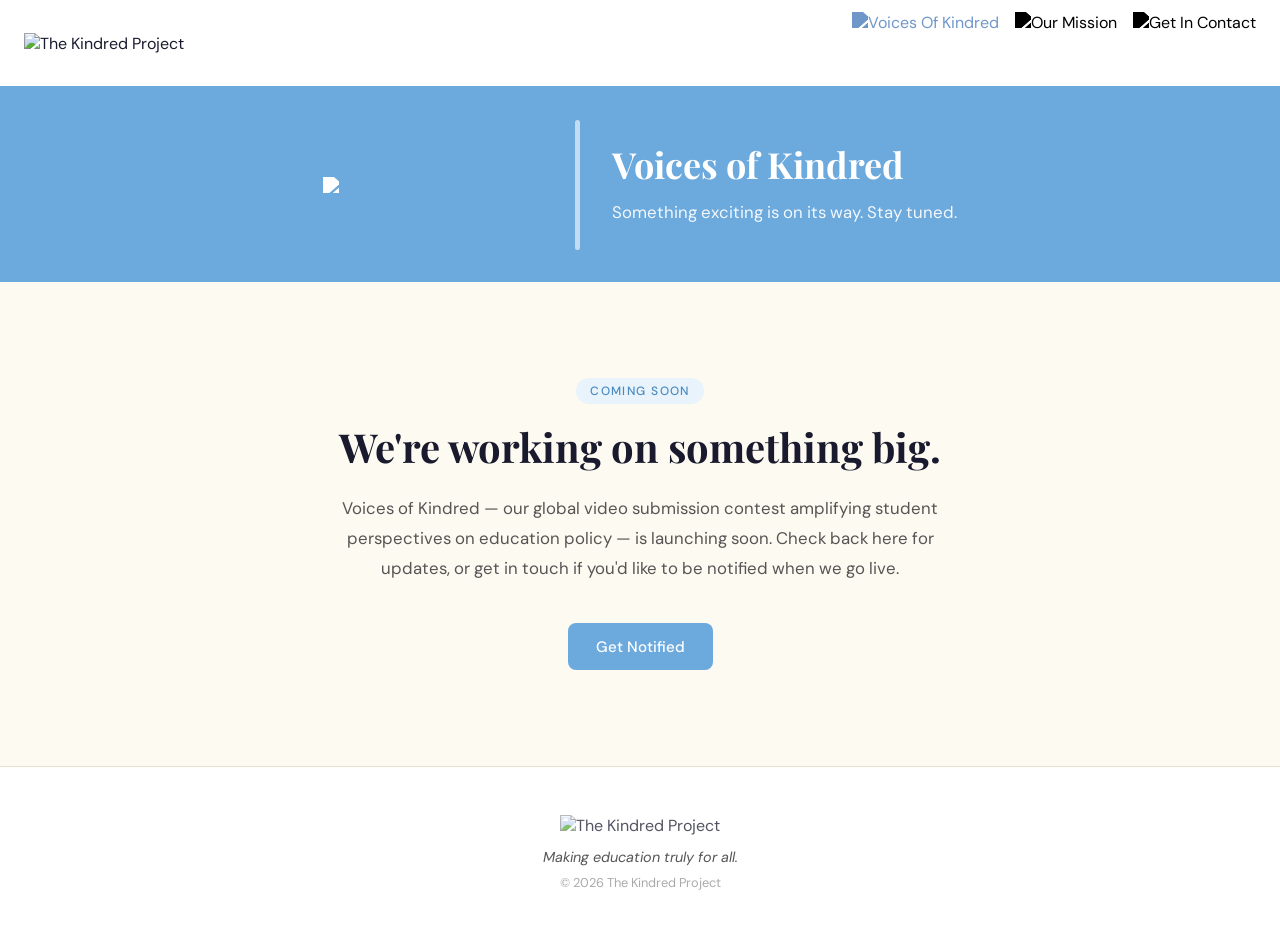
==== voicesofkindred.html @ ff285c08 "Add voicesofkindred.html with initial content" ====
<!DOCTYPE html>
<html lang="en">
<head>
  <meta charset="UTF-8" />
  <meta name="viewport" content="width=device-width, initial-scale=1.0" />
  <title>Voices Of Kindred | The Kindred Project</title>
  <link rel="shortcut icon" href="Images/Logos/TheKindredProjectFavicon.png">
  <link rel="preconnect" href="https://fonts.googleapis.com">
  <link rel="preconnect" href="https://fonts.gstatic.com" crossorigin>
  <link href="https://fonts.googleapis.com/css2?family=Playfair+Display:ital,wght@0,700;1,400&family=DM+Sans:wght@300;400;500&display=swap" rel="stylesheet">
  <link rel="stylesheet" href="style.css" />
</head>
<body>
  <nav class="top-nav">
    <a href="index.html" class="logo">
      <img src="Images/Logos/TheKindredProjectLogo.png" alt="The Kindred Project">
    </a>
    <div class="tabs">
      <a href="voicesofkindred.html" class="img-tab active">
        <img src="Images/Buttons/VoicesOfKindred.png" alt="Voices Of Kindred">
      </a>
      <a href="ourmission.html" class="img-tab">
        <img src="Images/Buttons/OurMission.png" alt="Our Mission">
      </a>
      <a href="getincontact.html" class="img-tab">
        <img src="Images/Buttons/GetInContact.png" alt="Get In Contact">
      </a>
    </div>
  </nav>

  <header class="split-header">
    <img src="Images/Buttons/VoicesOfKindred.png" class="header-image">
    <div class="vertical-line"></div>
    <div class="header-text">
      <h1>Voices of Kindred</h1>
      <p>
        Something exciting is on its way. Stay tuned.
      </p>
    </div>
  </header>

  <section class="coming-soon-section">
    <div class="coming-soon-inner">
      <div class="intro-tag">Coming Soon</div>
      <h2>We're working on something big.</h2>
      <p class="coming-soon-sub">
        Voices of Kindred — our global video submission contest amplifying student perspectives on education policy — is launching soon. Check back here for updates, or get in touch if you'd like to be notified when we go live.
      </p>
      <a href="getincontact.html" class="btn-primary">Get Notified</a>
    </div>
  </section>

  <footer>
    <div class="footer-inner">
      <div class="footer-logo">
        <img src="Images/Logos/TheKindredProjectLogo.png" alt="The Kindred Project">
      </div>
      <p class="footer-tagline">Making education truly for all.</p>
      <p class="footer-copy">© 2026 The Kindred Project</p>
    </div>
  </footer>
</body>
</html>
---- style.css ----
@import url('https://fonts.googleapis.com/css2?family=Playfair+Display:ital,wght@0,700;1,400&family=DM+Sans:wght@300;400;500&display=swap');

:root {
  --cream: #fdfaf1;
  --blue: #6ca9dc;
  --blue-dark: #4a8abf;
  --blue-light: #e8f3fb;
  --text: #1a1a2e;
  --text-muted: #555;
  --white: #ffffff;
}

/* RESET */
* {
  box-sizing: border-box;
  margin: 0;
  padding: 0;
}

html {
  -webkit-text-size-adjust: 100%;
  text-size-adjust: 100%;
}

body {
  background-color: var(--cream);
  color: var(--text);
  font-family: 'DM Sans', sans-serif;
  overflow-x: hidden;
  width: 100%;
}

h1, h2, h3 { font-family: 'Playfair Display', serif; }

em {
  font-family: 'Playfair Display', serif;
  font-style: italic;
  color: var(--blue-dark);
}

a { text-decoration: none; color: inherit; }

/* ─── NAVBAR ─────────────────────────────────────────── */
.top-nav {
  display: flex;
  justify-content: space-between;
  align-items: center;
  background-color: var(--white);
  padding: 0.75rem 1.5rem;
  border-bottom: 2px solid var(--blue);
  position: sticky;
  top: 0;
  z-index: 100;
}

.logo img {
  height: 85px;
}

.tabs {
  display: flex;
  gap: 1rem;
  align-items: center;
  flex-wrap: nowrap;
}

.img-tab img {
  height: 62px;
  filter: brightness(0);
  transition: filter 0.25s ease;
  display: block;
}

.img-tab:hover img,
.img-tab.active img {
  filter: brightness(0)
    saturate(100%)
    invert(58%)
    sepia(37%)
    saturate(458%)
    hue-rotate(174deg)
    brightness(92%)
    contrast(92%);
}

/* ─── HEADER ──────────────────────────────────────────── */
header {
  background-color: var(--blue);
  color: var(--white);
  padding: 2rem 1.5rem;
}

.split-header {
  display: flex;
  align-items: center;
  justify-content: center;
  gap: 2rem;
  flex-wrap: wrap;
}

.header-image {
  width: 220px;
  max-width: 40vw;
  filter: brightness(0) invert(1);
  opacity: 0;
  transform: translateY(40px);
  animation: headerReveal 1.2s forwards;
  animation-delay: 0.3s;
}

@keyframes headerReveal {
  to { opacity: 1; transform: translateY(0); }
}

.vertical-line {
  width: 5px;
  height: 130px;
  background-color: rgba(255,255,255,0.6);
  border-radius: 3px;
  flex-shrink: 0;
}

.header-text { max-width: 500px; }
.header-text h1 { font-size: clamp(1.5rem, 4vw, 2.25rem); margin-bottom: 0.75rem; line-height: 1.2; }
.header-text p { font-size: clamp(0.9rem, 2.5vw, 1.05rem); line-height: 1.7; opacity: 0.92; }

/* ─── SHARED UTILITIES ───────────────────────────────── */
.intro-tag {
  display: inline-block;
  font-size: 0.75rem;
  font-weight: 500;
  letter-spacing: 0.12em;
  text-transform: uppercase;
  color: var(--blue-dark);
  background: var(--blue-light);
  padding: 0.3rem 0.85rem;
  border-radius: 99px;
  margin-bottom: 1rem;
}

.section-header {
  text-align: center;
  margin-bottom: 3rem;
}

.section-header h2 { font-size: clamp(1.5rem, 4vw, 2rem); color: var(--text); }

.btn-primary {
  display: inline-block;
  background: var(--blue);
  color: var(--white);
  padding: 0.85rem 1.75rem;
  border-radius: 8px;
  font-family: 'DM Sans', sans-serif;
  font-size: 0.95rem;
  font-weight: 500;
  transition: background 0.2s ease, transform 0.15s ease;
  cursor: pointer;
  border: none;
}

.btn-primary:hover { background: var(--blue-dark); transform: translateY(-2px); }

.btn-outline {
  display: inline-block;
  border: 2px solid rgba(255,255,255,0.7);
  color: var(--white);
  padding: 0.85rem 1.75rem;
  border-radius: 8px;
  font-family: 'DM Sans', sans-serif;
  font-size: 0.95rem;
  font-weight: 500;
  transition: background 0.2s ease, transform 0.15s ease;
}

.btn-outline:hover { background: rgba(255,255,255,0.15); transform: translateY(-2px); }

.inline-link { color: var(--blue-dark); text-decoration: underline; }
.inline-link:hover { opacity: 0.75; }

/* ─── STATS STRIP ─────────────────────────────────────── */
.stats-strip {
  display: flex;
  justify-content: center;
  align-items: center;
  background: var(--white);
  padding: 2rem 1rem;
  border-bottom: 1px solid #e8e0cc;
  flex-wrap: wrap;
  gap: 0.5rem;
}

.stat {
  display: flex;
  flex-direction: column;
  align-items: center;
  padding: 0.5rem 2rem;
}

.stat-number {
  font-family: 'Playfair Display', serif;
  font-size: clamp(1.5rem, 5vw, 2.25rem);
  font-weight: 700;
  color: var(--blue);
  line-height: 1;
}

.stat-label {
  font-size: 0.8rem;
  color: var(--text-muted);
  letter-spacing: 0.05em;
  margin-top: 0.35rem;
  text-transform: uppercase;
  text-align: center;
}

.stat-divider { width: 1px; height: 50px; background: #ddd; }

/* ─── HOME INTRO ──────────────────────────────────────── */
.home-intro {
  max-width: 1100px;
  margin: 5rem auto;
  padding: 0 2rem;
  display: flex;
  align-items: center;
  gap: 4rem;
}

.home-intro-inner { flex: 1; min-width: 0; }

.intro-heading {
  font-size: clamp(1.8rem, 5vw, 2.6rem);
  line-height: 1.25;
  margin-bottom: 1.25rem;
}

.intro-body {
  color: var(--text-muted);
  font-size: 1.05rem;
  line-height: 1.8;
  margin-bottom: 2rem;
  max-width: 520px;
}

.intro-decoration { flex: 0 0 260px; position: relative; height: 260px; }

.deco-circle {
  width: 200px;
  height: 200px;
  border-radius: 50%;
  background: var(--blue-light);
  position: absolute;
  top: 0;
  right: 0;
}

.deco-square {
  width: 120px;
  height: 120px;
  border-radius: 16px;
  background: var(--blue);
  opacity: 0.18;
  position: absolute;
  bottom: 10px;
  left: 20px;
}

/* ─── PILLARS ─────────────────────────────────────────── */
.pillars { background: var(--white); padding: 5rem 2rem; }
.pillars-header { text-align: center; margin-bottom: 3rem; }
.pillars-header h2 { font-size: clamp(1.5rem, 4vw, 2rem); }

.pillars-grid {
  display: grid;
  grid-template-columns: repeat(3, 1fr);
  gap: 1.5rem;
  max-width: 1100px;
  margin: 0 auto;
}

.pillar-card {
  padding: 2.25rem 1.75rem;
  border-radius: 12px;
  background: var(--cream);
  border: 1px solid #e5ddc8;
  transition: transform 0.2s ease, box-shadow 0.2s ease;
}

.pillar-card:hover { transform: translateY(-4px); box-shadow: 0 12px 32px rgba(108,169,220,0.15); }
.pillar-card.featured { background: var(--blue); color: var(--white); border-color: var(--blue); }
.pillar-card.featured h3,
.pillar-card.featured p { color: var(--white); }
.pillar-card.featured .pillar-link { color: rgba(255,255,255,0.85); }

.pillar-card h3 { font-size: 1.2rem; margin-bottom: 0.75rem; }
.pillar-card p { font-size: 0.95rem; line-height: 1.7; color: var(--text-muted); margin-bottom: 1.25rem; }
.pillar-link { font-size: 0.875rem; font-weight: 500; color: var(--blue-dark); transition: opacity 0.2s; }
.pillar-link:hover { opacity: 0.7; }

/* ─── CTA BANNER ──────────────────────────────────────── */
.cta-banner { background: var(--blue); padding: 5rem 2rem; text-align: center; }
.cta-inner { max-width: 640px; margin: 0 auto; }
.cta-inner h2 { color: var(--white); font-size: clamp(1.5rem, 4vw, 2.25rem); margin-bottom: 0.75rem; }
.cta-inner p { color: rgba(255,255,255,0.85); font-size: 1.05rem; margin-bottom: 2rem; }
.cta-buttons { display: flex; gap: 1rem; justify-content: center; flex-wrap: wrap; }

/* ─── COMING SOON ─────────────────────────────────────── */
.coming-soon-section {
  padding: 6rem 2rem;
  display: flex;
  align-items: center;
  justify-content: center;
  min-height: 50vh;
}

.coming-soon-inner {
  max-width: 640px;
  text-align: center;
}

.coming-soon-inner h2 {
  font-size: clamp(1.75rem, 5vw, 2.5rem);
  margin-bottom: 1.25rem;
}

.coming-soon-sub {
  font-size: 1.05rem;
  color: var(--text-muted);
  line-height: 1.8;
  margin-bottom: 2.5rem;
}

/* ─── MISSION PAGE ────────────────────────────────────── */
.mission-statement { max-width: 800px; margin: 5rem auto; padding: 0 2rem; text-align: center; }

.mission-quote {
  font-family: 'Playfair Display', serif;
  font-style: italic;
  font-size: clamp(1.1rem, 3vw, 1.45rem);
  line-height: 1.7;
  color: var(--text);
  border: none;
  padding: 2rem 2.5rem;
  background: var(--white);
  border-radius: 12px;
  border-left: 6px solid var(--blue);
}

.values { background: var(--white); padding: 5rem 2rem; }

.values-grid {
  display: grid;
  grid-template-columns: repeat(2, 1fr);
  gap: 1.5rem;
  max-width: 900px;
  margin: 0 auto;
}

.value-card {
  padding: 2rem;
  border-radius: 12px;
  background: var(--cream);
  border: 1px solid #e5ddc8;
  position: relative;
  overflow: hidden;
}

.value-accent { position: absolute; top: 0; left: 0; width: 4px; height: 100%; background: var(--blue); }
.value-card h3 { font-size: 1.15rem; margin-bottom: 0.6rem; margin-left: 0.5rem; }
.value-card p { font-size: 0.95rem; line-height: 1.7; color: var(--text-muted); margin-left: 0.5rem; }

.gfm-card { max-width: 700px; margin: 3rem auto; background: var(--white); padding: 2.5rem; border-left: 6px solid var(--blue); border-radius: 8px; }

/* ─── CONTACT SIMPLE ──────────────────────────────────── */
.contact-simple {
  padding: 5rem 2rem;
  max-width: 900px;
  margin: 0 auto;
}

.contact-simple-inner { max-width: 800px; margin: 0 auto; }

.contact-simple-inner h2 {
  font-size: clamp(1.5rem, 4vw, 2.2rem);
  margin-bottom: 1rem;
}

.contact-simple-sub {
  font-size: 1.05rem;
  color: var(--text-muted);
  line-height: 1.8;
  max-width: 600px;
  margin-bottom: 2.5rem;
}

.email-hero-link {
  display: inline-flex;
  align-items: center;
  gap: 0.75rem;
  font-family: 'Playfair Display', serif;
  font-size: clamp(1.1rem, 3.5vw, 1.85rem);
  color: var(--blue-dark);
  font-weight: 700;
  background: var(--blue-light);
  padding: 1rem 2rem;
  border-radius: 12px;
  border: 2px solid var(--blue);
  margin-bottom: 3.5rem;
  transition: background 0.2s, transform 0.2s;
  word-break: break-all;
}

.email-hero-link:hover {
  background: #d2e9f8;
  transform: translateY(-2px);
}

/* Reason cards */
.reason-cards {
  display: grid;
  grid-template-columns: repeat(2, 1fr);
  gap: 1.5rem;
}

.reason-card {
  background: var(--white);
  border: 1px solid #e5ddc8;
  border-radius: 12px;
  padding: 1.75rem;
  transition: transform 0.2s, box-shadow 0.2s;
}

.reason-card:hover {
  transform: translateY(-3px);
  box-shadow: 0 10px 28px rgba(108,169,220,0.12);
}

.reason-card h3 {
  font-size: 1.05rem;
  margin-bottom: 0.6rem;
}

.reason-card p {
  font-size: 0.9rem;
  line-height: 1.7;
  color: var(--text-muted);
  margin-bottom: 1rem;
}

.reason-link {
  font-size: 0.875rem;
  font-weight: 500;
  color: var(--blue-dark);
  transition: opacity 0.2s;
}

.reason-link:hover { opacity: 0.65; }

/* Location note strip */
.contact-note {
  background: var(--white);
  border-top: 1px solid #e8e0cc;
  padding: 1.5rem 2rem;
  text-align: center;
}

.contact-note-inner {
  display: inline-flex;
  align-items: center;
  gap: 0.75rem;
  font-size: 0.95rem;
  color: var(--text-muted);
}

/* ─── MEET THE TEAM ───────────────────────────────────── */
.team-section {
  padding: 5rem 2rem;
  background: var(--cream);
}

.team-grid {
  display: grid;
  grid-template-columns: repeat(3, 1fr);
  gap: 2rem;
  max-width: 1100px;
  margin: 0 auto;
}

.team-card {
  background: var(--white);
  border-radius: 14px;
  border: 1px solid #e5ddc8;
  overflow: hidden;
  transition: transform 0.2s ease, box-shadow 0.2s ease;
}

.team-card:hover {
  transform: translateY(-4px);
  box-shadow: 0 12px 32px rgba(108,169,220,0.15);
}

.team-photo-wrap {
  width: 100%;
  aspect-ratio: 1 / 1;
  overflow: hidden;
  background: var(--blue-light);
}

.team-photo {
  width: 100%;
  height: 100%;
  object-fit: cover;
  object-position: center top;
  display: block;
}

.team-info {
  padding: 1.5rem 1.5rem 1.75rem;
}

.team-name {
  font-family: 'Playfair Display', serif;
  font-size: 1.15rem;
  color: var(--text);
  margin-bottom: 0.25rem;
}

.team-role {
  display: inline-block;
  font-size: 0.75rem;
  font-weight: 500;
  letter-spacing: 0.1em;
  text-transform: uppercase;
  color: var(--blue-dark);
  margin-bottom: 0.85rem;
}

.team-bio {
  font-size: 0.9rem;
  line-height: 1.7;
  color: var(--text-muted);
}

/* ─── LEGACY CARD ─────────────────────────────────────── */
.card {
  max-width: 700px;
  margin: 3rem auto;
  background-color: var(--white);
  padding: 2rem;
  border-left: 6px solid var(--blue);
  border-radius: 8px;
}

/* ─── FOOTER ──────────────────────────────────────────── */
footer {
  background: var(--white);
  border-top: 1px solid #e8e0cc;
  padding: 3rem 2rem;
}

.footer-inner { max-width: 900px; margin: 0 auto; text-align: center; }
.footer-logo img { height: 60px; opacity: 0.75; margin-bottom: 0.75rem; }
.footer-tagline { font-size: 0.9rem; color: var(--text-muted); margin-bottom: 0.5rem; font-style: italic; }
.footer-copy { font-size: 0.8rem; color: #aaa; }

/* ─── RESPONSIVE ──────────────────────────────────────── */
@media (max-width: 900px) {
  .pillars-grid { grid-template-columns: repeat(2, 1fr); }
  .team-grid { grid-template-columns: repeat(2, 1fr); }
}

@media (max-width: 700px) {
  /* Nav */
  .top-nav {
    padding: 0.6rem 1rem;
    gap: 0.5rem;
  }
  .logo img { height: 54px; }
  .tabs { gap: 0.4rem; }
  .img-tab img { height: 40px; }

  /* Header */
  .split-header {
    flex-direction: column;
    text-align: center;
    gap: 1.25rem;
    padding: 1.5rem 1rem;
  }
  .header-image {
    width: 150px;
    max-width: 60vw;
  }
  .vertical-line {
    width: 60px;
    height: 4px;
  }

  /* Grids */
  .pillars-grid,
  .values-grid,
  .reason-cards,
  .team-grid { grid-template-columns: 1fr; }

  /* Stats */
  .stats-strip { flex-direction: column; gap: 1rem; padding: 1.5rem 1rem; }
  .stat { padding: 0.25rem 1rem; }
  .stat-divider { display: none; }

  /* Home intro */
  .home-intro {
    flex-direction: column;
    gap: 2rem;
    margin: 3rem auto;
  }
  .intro-decoration { display: none; }
  .intro-body { max-width: 100%; }

  /* Contact */
  .email-hero-link {
    padding: 0.75rem 1rem;
    word-break: break-all;
  }

  /* Sections */
  .contact-simple,
  .mission-statement { padding: 3rem 1.25rem; }
  .values { padding: 3rem 1.25rem; }
  .how-it-works,
  .eligibility { padding: 3rem 1.25rem; }
  .cta-banner { padding: 3rem 1.25rem; }
  .pillars { padding: 3rem 1.25rem; }

  /* Mission quote */
  .mission-quote { padding: 1.5rem 1.25rem; }

  /* Coming soon */
  .coming-soon-section { padding: 4rem 1.5rem; min-height: 40vh; }

  /* Buttons */
  .cta-buttons { flex-direction: column; align-items: center; }
  .btn-primary, .btn-outline { width: 100%; max-width: 280px; text-align: center; }
}
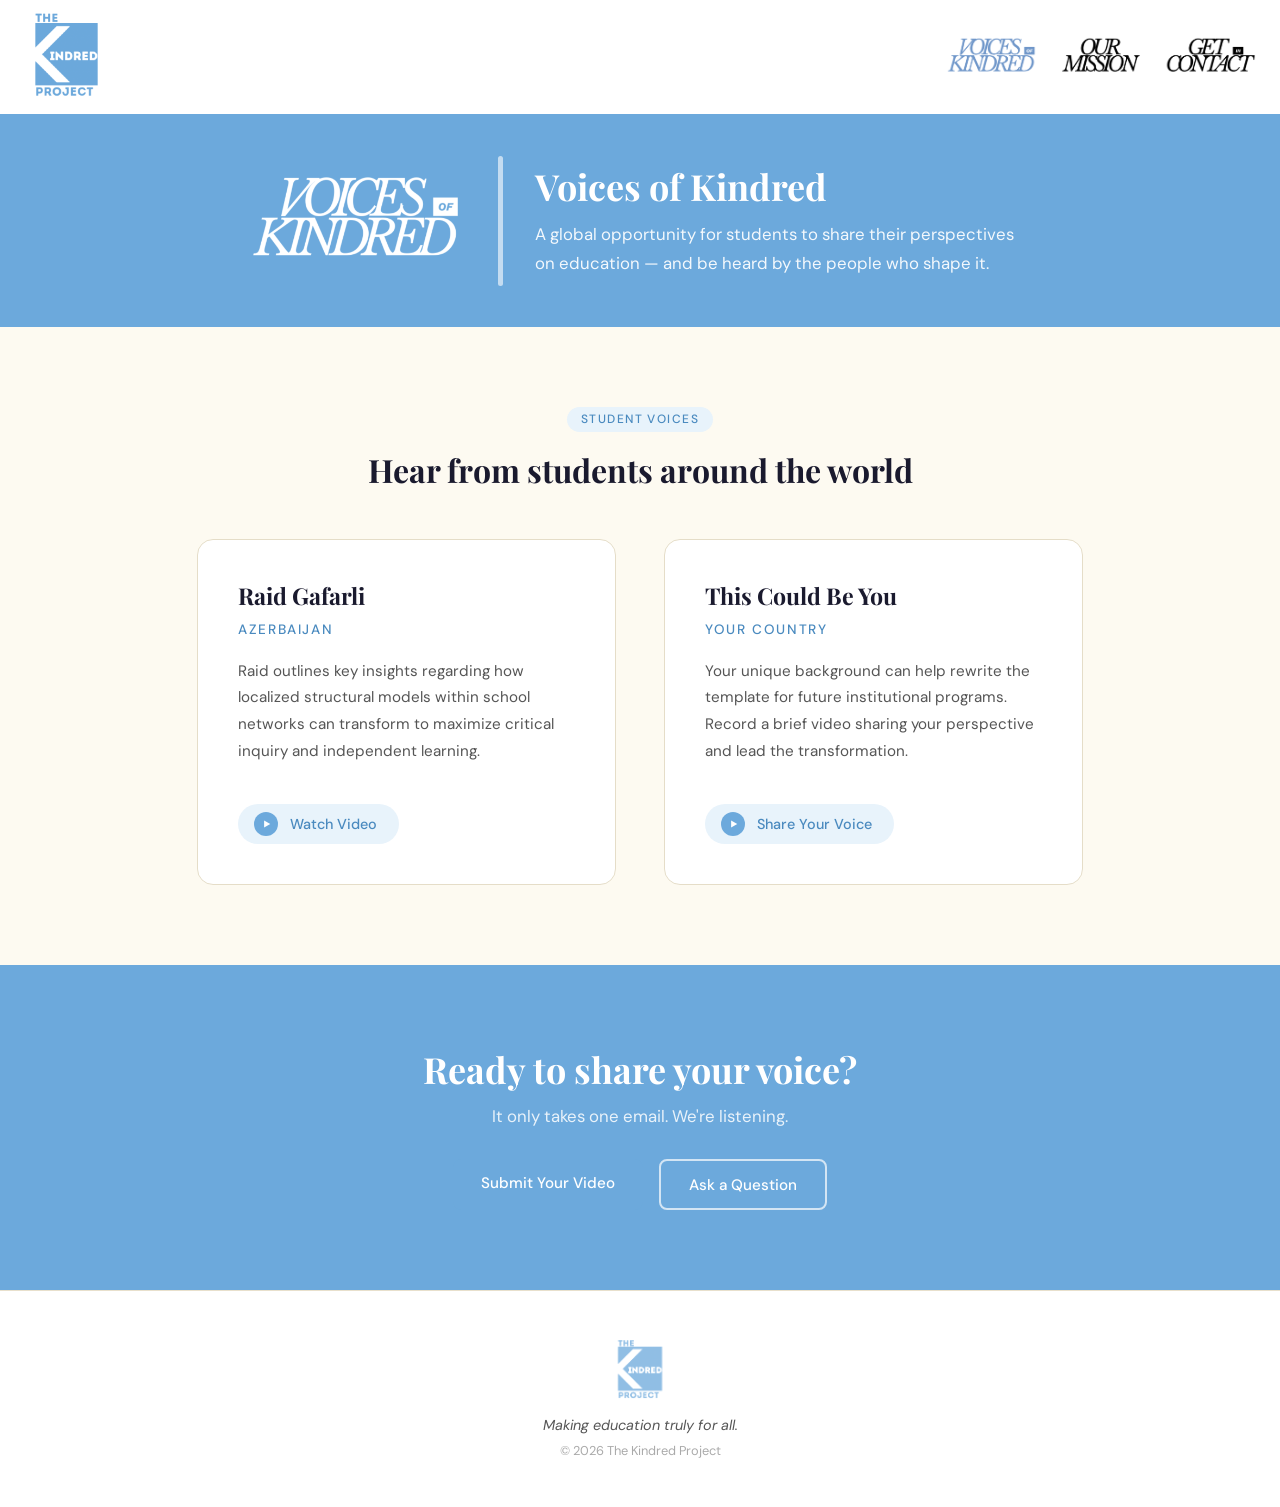
==== commit 2197c467: "Update voicesofkindred.html" ====
--- a/voicesofkindred.html
+++ b/voicesofkindred.html
@@ -1,16 +1,18 @@
 <!DOCTYPE html>
 <html lang="en">
 <head>
-  <meta charset="UTF-8" />
-  <meta name="viewport" content="width=device-width, initial-scale=1.0" />
+  <meta charset="UTF-8">
+  <meta name="viewport" content="width=device-width, initial-scale=1.0">
   <title>Voices Of Kindred | The Kindred Project</title>
   <link rel="shortcut icon" href="Images/Logos/TheKindredProjectFavicon.png">
   <link rel="preconnect" href="https://fonts.googleapis.com">
   <link rel="preconnect" href="https://fonts.gstatic.com" crossorigin>
   <link href="https://fonts.googleapis.com/css2?family=Playfair+Display:ital,wght@0,700;1,400&family=DM+Sans:wght@300;400;500&display=swap" rel="stylesheet">
-  <link rel="stylesheet" href="style.css" />
+  <link rel="stylesheet" href="style.css">
 </head>
 <body>
+
+  <!-- NAVIGATION -->
   <nav class="top-nav">
     <a href="index.html" class="logo">
       <img src="Images/Logos/TheKindredProjectLogo.png" alt="The Kindred Project">
@@ -28,28 +30,83 @@
     </div>
   </nav>
 
+  <!-- SPLIT HEADER -->
   <header class="split-header">
-    <img src="Images/Buttons/VoicesOfKindred.png" class="header-image">
+    <img src="Images/Buttons/VoicesOfKindred.png" class="header-image" alt="Voices of Kindred">
     <div class="vertical-line"></div>
     <div class="header-text">
       <h1>Voices of Kindred</h1>
       <p>
-        Something exciting is on its way. Stay tuned.
+        A global opportunity for students to share their perspectives on education — and be heard by the people who shape it.
       </p>
     </div>
   </header>
 
-  <section class="coming-soon-section">
-    <div class="coming-soon-inner">
-      <div class="intro-tag">Coming Soon</div>
-      <h2>We're working on something big.</h2>
-      <p class="coming-soon-sub">
-        Voices of Kindred — our global video submission contest amplifying student perspectives on education policy — is launching soon. Check back here for updates, or get in touch if you'd like to be notified when we go live.
-      </p>
-      <a href="getincontact.html" class="btn-primary">Get Notified</a>
+  <!-- SUBMISSIONS MAIN SECTION -->
+  <section class="submissions-section">
+    <div class="section-header">
+      <div class="intro-tag">Student Voices</div>
+      <h2>Hear from students around the world</h2>
+    </div>
+
+    <div class="submissions-container">
+
+      <!-- BOX 1: REFINED SUBMISSION VIDEO -->
+      <div class="submission-box" data-video-src="Videos/RaidAzerbaijan.mp4">
+        <button class="sub-close-btn" aria-label="Close layout">
+          <svg viewBox="0 0 24 24"><line x1="18" y1="6" x2="6" y2="18"></line><line x1="6" y1="6" x2="18" y2="18"></line></svg>
+        </button>
+        
+        <div class="sub-video-wrapper">
+          <video controls preload="none"></video>
+        </div>
+
+        <h3 class="sub-name">Raid Gafarli</h3>
+        <span class="sub-country">Azerbaijan</span>
+        <p class="sub-desc">Raid outlines key insights regarding how localized structural models within school networks can transform to maximize critical inquiry and independent learning.</p>
+        
+        <button class="sub-play-btn" aria-label="Play video submission">
+          <svg viewBox="0 0 24 24"><polygon points="6,4 20,12 6,20"></polygon></svg>
+          Watch Video
+        </button>
+      </div>
+
+      <!-- BOX 2: CLEAN PLACEHOLDER BOX -->
+      <div class="submission-box" data-video-src="Videos/placeholder.mp4">
+        <button class="sub-close-btn" aria-label="Close layout">
+          <svg viewBox="0 0 24 24"><line x1="18" y1="6" x2="6" y2="18"></line><line x1="6" y1="6" x2="18" y2="18"></line></svg>
+        </button>
+        
+        <div class="sub-video-wrapper">
+          <video controls preload="none"></video>
+        </div>
+
+        <h3 class="sub-name">This Could Be You</h3>
+        <span class="sub-country">Your Country</span>
+        <p class="sub-desc">Your unique background can help rewrite the template for future institutional programs. Record a brief video sharing your perspective and lead the transformation.</p>
+        
+        <button class="sub-play-btn" aria-label="Submit or preview video details">
+          <svg viewBox="0 0 24 24"><polygon points="6,4 20,12 6,20"></polygon></svg>
+          Share Your Voice
+        </button>
+      </div>
+
     </div>
   </section>
 
+  <!-- CALL TO ACTION BANNER -->
+  <section class="cta-banner">
+    <div class="cta-inner">
+      <h2>Ready to share your voice?</h2>
+      <p>It only takes one email. We're listening.</p>
+      <div class="cta-buttons">
+        <a href="mailto:thekindredproject.outreach@gmail.com?subject=Voices%20of%20Kindred%20Submission" class="btn-primary">Submit Your Video</a>
+        <a href="getincontact.html" class="btn-outline">Ask a Question</a>
+      </div>
+    </div>
+  </section>
+
+  <!-- FOOTER -->
   <footer>
     <div class="footer-inner">
       <div class="footer-logo">
@@ -59,5 +116,86 @@
       <p class="footer-copy">© 2026 The Kindred Project</p>
     </div>
   </footer>
+
+  <!-- VIEWPORT BACKGROUND OVERLAY -->
+  <div class="sub-viewport-backdrop" id="subBackdrop"></div>
+
+  <!-- INTERACTIVE FUNCTIONAL BEHAVIOR SCRIPT -->
+  <script>
+    const backdrop = document.getElementById('subBackdrop');
+    const boxes = document.querySelectorAll('.submission-box');
+
+    boxes.forEach(box => {
+      const playBtn = box.querySelector('.sub-play-btn');
+      const closeBtn = box.querySelector('.sub-close-btn');
+      const videoWrapper = box.querySelector('.sub-video-wrapper');
+      const videoElement = box.querySelector('video');
+      const videoSourcePath = box.getAttribute('data-video-src');
+
+      // Click event for play button
+      playBtn.addEventListener('click', (e) => {
+        e.stopPropagation();
+        
+        // Close any currently open box before expanding a new one
+        boxes.forEach(otherBox => {
+          if (otherBox.classList.contains('expanded')) {
+            collapseBox(otherBox);
+          }
+        });
+
+        // Expand target box
+        box.classList.add('expanded');
+        backdrop.classList.add('active');
+        document.body.style.overflow = 'hidden';
+
+        // Load source path and play video if not already set
+        if (!videoElement.src || videoElement.src === '') {
+          videoElement.src = videoSourcePath;
+        }
+        
+        videoElement.load();
+        videoElement.play().catch(err => console.log("Auto-play blocked or video missing:", err));
+      });
+
+      // Click event for close button
+      closeBtn.addEventListener('click', (e) => {
+        e.stopPropagation();
+        collapseBox(box);
+      });
+    });
+
+    // Helper function to close and reset video cards safely
+    function collapseBox(boxElement) {
+      boxElement.classList.remove('expanded');
+      backdrop.classList.remove('active');
+      document.body.style.overflow = '';
+
+      const videoElement = boxElement.querySelector('video');
+      if (videoElement) {
+        videoElement.pause();
+      }
+    }
+
+    // Click backdrop to collapse whatever is currently expanded
+    backdrop.addEventListener('click', () => {
+      boxes.forEach(box => {
+        if (box.classList.contains('expanded')) {
+          collapseBox(box);
+        }
+      });
+    });
+
+    // Keyboard support - close open boxes on Escape key
+    document.addEventListener('keydown', (e) => {
+      if (e.key === 'Escape') {
+        boxes.forEach(box => {
+          if (box.classList.contains('expanded')) {
+            collapseBox(box);
+          }
+        });
+      }
+    });
+  </script>
+
 </body>
 </html>
--- a/style.css
+++ b/style.css
@@ -1,3 +1,7 @@
+/* ==========================================================================
+   THE KINDRED PROJECT - GLOBAL STYLESHEET (REFRESHED)
+   ========================================================================== */
+
 @import url('https://fonts.googleapis.com/css2?family=Playfair+Display:ital,wght@0,700;1,400&family=DM+Sans:wght@300;400;500&display=swap');
 
 :root {
@@ -40,7 +44,7 @@
 
 a { text-decoration: none; color: inherit; }
 
-/* ─── NAVBAR ─────────────────────────────────────────── */
+/* NAV */
 .top-nav {
   display: flex;
   justify-content: space-between;
@@ -53,9 +57,7 @@
   z-index: 100;
 }
 
-.logo img {
-  height: 85px;
-}
+.logo img { height: 85px; }
 
 .tabs {
   display: flex;
@@ -73,17 +75,10 @@
 
 .img-tab:hover img,
 .img-tab.active img {
-  filter: brightness(0)
-    saturate(100%)
-    invert(58%)
-    sepia(37%)
-    saturate(458%)
-    hue-rotate(174deg)
-    brightness(92%)
-    contrast(92%);
-}
-
-/* ─── HEADER ──────────────────────────────────────────── */
+  filter: brightness(0) saturate(100%) invert(58%) sepia(37%) saturate(458%) hue-rotate(174deg) brightness(92%) contrast(92%);
+}
+
+/* HEADER */
 header {
   background-color: var(--blue);
   color: var(--white);
@@ -124,7 +119,7 @@
 .header-text h1 { font-size: clamp(1.5rem, 4vw, 2.25rem); margin-bottom: 0.75rem; line-height: 1.2; }
 .header-text p { font-size: clamp(0.9rem, 2.5vw, 1.05rem); line-height: 1.7; opacity: 0.92; }
 
-/* ─── SHARED UTILITIES ───────────────────────────────── */
+/* SHARED UTILITIES */
 .intro-tag {
   display: inline-block;
   font-size: 0.75rem;
@@ -178,7 +173,7 @@
 .inline-link { color: var(--blue-dark); text-decoration: underline; }
 .inline-link:hover { opacity: 0.75; }
 
-/* ─── STATS STRIP ─────────────────────────────────────── */
+/* STATS STRIP */
 .stats-strip {
   display: flex;
   justify-content: center;
@@ -216,7 +211,7 @@
 
 .stat-divider { width: 1px; height: 50px; background: #ddd; }
 
-/* ─── HOME INTRO ──────────────────────────────────────── */
+/* HOME INTRO */
 .home-intro {
   max-width: 1100px;
   margin: 5rem auto;
@@ -242,30 +237,16 @@
   max-width: 520px;
 }
 
-.intro-decoration { flex: 0 0 260px; position: relative; height: 260px; }
-
-.deco-circle {
-  width: 200px;
-  height: 200px;
-  border-radius: 50%;
-  background: var(--blue-light);
-  position: absolute;
-  top: 0;
-  right: 0;
-}
-
-.deco-square {
-  width: 120px;
-  height: 120px;
-  border-radius: 16px;
-  background: var(--blue);
-  opacity: 0.18;
-  position: absolute;
-  bottom: 10px;
-  left: 20px;
-}
-
-/* ─── PILLARS ─────────────────────────────────────────── */
+.intro-decoration { flex: 0 0 300px; display: flex; align-items: center; justify-content: center; }
+
+.props-image {
+  width: 200%;
+  max-width: 500px;
+  height: auto;
+  display: block;
+}
+
+/* PILLARS */
 .pillars { background: var(--white); padding: 5rem 2rem; }
 .pillars-header { text-align: center; margin-bottom: 3rem; }
 .pillars-header h2 { font-size: clamp(1.5rem, 4vw, 2rem); }
@@ -291,20 +272,19 @@
 .pillar-card.featured h3,
 .pillar-card.featured p { color: var(--white); }
 .pillar-card.featured .pillar-link { color: rgba(255,255,255,0.85); }
-
 .pillar-card h3 { font-size: 1.2rem; margin-bottom: 0.75rem; }
 .pillar-card p { font-size: 0.95rem; line-height: 1.7; color: var(--text-muted); margin-bottom: 1.25rem; }
 .pillar-link { font-size: 0.875rem; font-weight: 500; color: var(--blue-dark); transition: opacity 0.2s; }
 .pillar-link:hover { opacity: 0.7; }
 
-/* ─── CTA BANNER ──────────────────────────────────────── */
+/* CTA BANNER */
 .cta-banner { background: var(--blue); padding: 5rem 2rem; text-align: center; }
 .cta-inner { max-width: 640px; margin: 0 auto; }
 .cta-inner h2 { color: var(--white); font-size: clamp(1.5rem, 4vw, 2.25rem); margin-bottom: 0.75rem; }
 .cta-inner p { color: rgba(255,255,255,0.85); font-size: 1.05rem; margin-bottom: 2rem; }
 .cta-buttons { display: flex; gap: 1rem; justify-content: center; flex-wrap: wrap; }
 
-/* ─── COMING SOON ─────────────────────────────────────── */
+/* COMING SOON */
 .coming-soon-section {
   padding: 6rem 2rem;
   display: flex;
@@ -313,24 +293,11 @@
   min-height: 50vh;
 }
 
-.coming-soon-inner {
-  max-width: 640px;
-  text-align: center;
-}
-
-.coming-soon-inner h2 {
-  font-size: clamp(1.75rem, 5vw, 2.5rem);
-  margin-bottom: 1.25rem;
-}
-
-.coming-soon-sub {
-  font-size: 1.05rem;
-  color: var(--text-muted);
-  line-height: 1.8;
-  margin-bottom: 2.5rem;
-}
-
-/* ─── MISSION PAGE ────────────────────────────────────── */
+.coming-soon-inner { max-width: 640px; text-align: center; }
+.coming-soon-inner h2 { font-size: clamp(1.75rem, 5vw, 2.5rem); margin-bottom: 1.25rem; }
+.coming-soon-sub { font-size: 1.05rem; color: var(--text-muted); line-height: 1.8; margin-bottom: 2.5rem; }
+
+/* MISSION PAGE */
 .mission-statement { max-width: 800px; margin: 5rem auto; padding: 0 2rem; text-align: center; }
 
 .mission-quote {
@@ -371,27 +338,11 @@
 
 .gfm-card { max-width: 700px; margin: 3rem auto; background: var(--white); padding: 2.5rem; border-left: 6px solid var(--blue); border-radius: 8px; }
 
-/* ─── CONTACT SIMPLE ──────────────────────────────────── */
-.contact-simple {
-  padding: 5rem 2rem;
-  max-width: 900px;
-  margin: 0 auto;
-}
-
+/* CONTACT */
+.contact-simple { padding: 5rem 2rem; max-width: 900px; margin: 0 auto; }
 .contact-simple-inner { max-width: 800px; margin: 0 auto; }
-
-.contact-simple-inner h2 {
-  font-size: clamp(1.5rem, 4vw, 2.2rem);
-  margin-bottom: 1rem;
-}
-
-.contact-simple-sub {
-  font-size: 1.05rem;
-  color: var(--text-muted);
-  line-height: 1.8;
-  max-width: 600px;
-  margin-bottom: 2.5rem;
-}
+.contact-simple-inner h2 { font-size: clamp(1.5rem, 4vw, 2.2rem); margin-bottom: 1rem; }
+.contact-simple-sub { font-size: 1.05rem; color: var(--text-muted); line-height: 1.8; max-width: 600px; margin-bottom: 2.5rem; }
 
 .email-hero-link {
   display: inline-flex;
@@ -410,17 +361,9 @@
   word-break: break-all;
 }
 
-.email-hero-link:hover {
-  background: #d2e9f8;
-  transform: translateY(-2px);
-}
-
-/* Reason cards */
-.reason-cards {
-  display: grid;
-  grid-template-columns: repeat(2, 1fr);
-  gap: 1.5rem;
-}
+.email-hero-link:hover { background: #d2e9f8; transform: translateY(-2px); }
+
+.reason-cards { display: grid; grid-template-columns: repeat(2, 1fr); gap: 1.5rem; }
 
 .reason-card {
   background: var(--white);
@@ -430,53 +373,17 @@
   transition: transform 0.2s, box-shadow 0.2s;
 }
 
-.reason-card:hover {
-  transform: translateY(-3px);
-  box-shadow: 0 10px 28px rgba(108,169,220,0.12);
-}
-
-.reason-card h3 {
-  font-size: 1.05rem;
-  margin-bottom: 0.6rem;
-}
-
-.reason-card p {
-  font-size: 0.9rem;
-  line-height: 1.7;
-  color: var(--text-muted);
-  margin-bottom: 1rem;
-}
-
-.reason-link {
-  font-size: 0.875rem;
-  font-weight: 500;
-  color: var(--blue-dark);
-  transition: opacity 0.2s;
-}
-
+.reason-card:hover { transform: translateY(-3px); box-shadow: 0 10px 28px rgba(108,169,220,0.12); }
+.reason-card h3 { font-size: 1.05rem; margin-bottom: 0.6rem; }
+.reason-card p { font-size: 0.9rem; line-height: 1.7; color: var(--text-muted); margin-bottom: 1rem; }
+.reason-link { font-size: 0.875rem; font-weight: 500; color: var(--blue-dark); transition: opacity 0.2s; }
 .reason-link:hover { opacity: 0.65; }
 
-/* Location note strip */
-.contact-note {
-  background: var(--white);
-  border-top: 1px solid #e8e0cc;
-  padding: 1.5rem 2rem;
-  text-align: center;
-}
-
-.contact-note-inner {
-  display: inline-flex;
-  align-items: center;
-  gap: 0.75rem;
-  font-size: 0.95rem;
-  color: var(--text-muted);
-}
-
-/* ─── MEET THE TEAM ───────────────────────────────────── */
-.team-section {
-  padding: 5rem 2rem;
-  background: var(--cream);
-}
+.contact-note { background: var(--white); border-top: 1px solid #e8e0cc; padding: 1.5rem 2rem; text-align: center; }
+.contact-note-inner { display: inline-flex; align-items: center; gap: 0.75rem; font-size: 0.95rem; color: var(--text-muted); }
+
+/* TEAM */
+.team-section { padding: 5rem 2rem; background: var(--cream); }
 
 .team-grid {
   display: grid;
@@ -494,149 +401,284 @@
   transition: transform 0.2s ease, box-shadow 0.2s ease;
 }
 
-.team-card:hover {
-  transform: translateY(-4px);
-  box-shadow: 0 12px 32px rgba(108,169,220,0.15);
-}
-
-.team-photo-wrap {
-  width: 100%;
-  aspect-ratio: 1 / 1;
-  overflow: hidden;
-  background: var(--blue-light);
-}
-
-.team-photo {
-  width: 100%;
-  height: 100%;
-  object-fit: cover;
-  object-position: center top;
-  display: block;
-}
-
-.team-info {
-  padding: 1.5rem 1.5rem 1.75rem;
-}
-
-.team-name {
-  font-family: 'Playfair Display', serif;
-  font-size: 1.15rem;
-  color: var(--text);
-  margin-bottom: 0.25rem;
-}
-
-.team-role {
-  display: inline-block;
-  font-size: 0.75rem;
-  font-weight: 500;
-  letter-spacing: 0.1em;
-  text-transform: uppercase;
-  color: var(--blue-dark);
-  margin-bottom: 0.85rem;
-}
-
-.team-bio {
-  font-size: 0.9rem;
-  line-height: 1.7;
-  color: var(--text-muted);
-}
-
-/* ─── LEGACY CARD ─────────────────────────────────────── */
-.card {
-  max-width: 700px;
-  margin: 3rem auto;
-  background-color: var(--white);
-  padding: 2rem;
-  border-left: 6px solid var(--blue);
-  border-radius: 8px;
-}
-
-/* ─── FOOTER ──────────────────────────────────────────── */
-footer {
-  background: var(--white);
-  border-top: 1px solid #e8e0cc;
-  padding: 3rem 2rem;
-}
-
+.team-card:hover { transform: translateY(-4px); box-shadow: 0 12px 32px rgba(108,169,220,0.15); }
+
+.team-photo-wrap { width: 100%; aspect-ratio: 1 / 1; overflow: hidden; background: var(--blue-light); }
+.team-photo { width: 100%; height: 100%; object-fit: cover; object-position: center top; display: block; }
+.team-info { padding: 1.5rem 1.5rem 1.75rem; }
+.team-name { font-family: 'Playfair Display', serif; font-size: 1.15rem; color: var(--text); margin-bottom: 0.25rem; }
+.team-role { display: inline-block; font-size: 0.75rem; font-weight: 500; letter-spacing: 0.1em; text-transform: uppercase; color: var(--blue-dark); margin-bottom: 0.85rem; }
+.team-bio { font-size: 0.9rem; line-height: 1.7; color: var(--text-muted); }
+
+/* LEGACY CARD */
+.card { max-width: 700px; margin: 3rem auto; background-color: var(--white); padding: 2rem; border-left: 6px solid var(--blue); border-radius: 8px; }
+
+/* FOOTER */
+footer { background: var(--white); border-top: 1px solid #e8e0cc; padding: 3rem 2rem; }
 .footer-inner { max-width: 900px; margin: 0 auto; text-align: center; }
 .footer-logo img { height: 60px; opacity: 0.75; margin-bottom: 0.75rem; }
 .footer-tagline { font-size: 0.9rem; color: var(--text-muted); margin-bottom: 0.5rem; font-style: italic; }
 .footer-copy { font-size: 0.8rem; color: #aaa; }
 
-/* ─── RESPONSIVE ──────────────────────────────────────── */
+/* VOICES OF KINDRED ABOUT SECTION */
+.vok-about { max-width: 800px; margin: 5rem auto; padding: 0 2rem; text-align: center; }
+.vok-about-inner h2 { font-size: clamp(1.6rem, 4vw, 2.2rem); margin-bottom: 1.25rem; }
+.vok-about-inner p { font-size: 1.05rem; line-height: 1.8; color: var(--text-muted); max-width: 680px; margin: 0 auto; }
+
+
+/* ==========================================================================
+   NEW REFRESHED RE-DESIGNED SUBMISSIONS SECTION
+   ========================================================================== */
+
+.submissions-section {
+  padding: 5rem 2rem;
+  max-width: 950px;
+  margin: 0 auto;
+}
+
+.submissions-container {
+  display: grid;
+  grid-template-columns: repeat(2, 1fr);
+  gap: 3rem;
+  margin-top: 3rem;
+}
+
+.submission-box {
+  background: var(--white);
+  border: 1px solid #e5ddc8;
+  border-radius: 16px;
+  padding: 2.5rem;
+  display: flex;
+  flex-direction: column;
+  gap: 0.75rem;
+  transition: transform 0.3s cubic-bezier(0.25, 1, 0.5, 1), box-shadow 0.3s ease;
+  position: relative;
+}
+
+.submission-box:hover {
+  transform: translateY(-4px);
+  box-shadow: 0 16px 36px rgba(108, 169, 220, 0.14);
+}
+
+.sub-name {
+  font-family: 'Playfair Display', serif;
+  font-size: 1.45rem;
+  color: var(--text);
+  margin: 0;
+}
+
+.sub-country {
+  font-size: 0.85rem;
+  font-weight: 500;
+  letter-spacing: 0.12em;
+  text-transform: uppercase;
+  color: var(--blue-dark);
+  margin-top: -0.15rem;
+}
+
+.sub-desc {
+  font-size: 0.95rem;
+  color: var(--text-muted);
+  line-height: 1.75;
+  margin-top: 0.5rem;
+  flex-grow: 1;
+}
+
+.sub-play-btn {
+  display: inline-flex;
+  align-items: center;
+  gap: 0.75rem;
+  margin-top: 1.75rem;
+  font-size: 0.9rem;
+  font-weight: 500;
+  color: var(--blue-dark);
+  background: var(--blue-light);
+  border: none;
+  border-radius: 99px;
+  padding: 0.5rem 1.35rem 0.5rem 1rem;
+  cursor: pointer;
+  transition: background 0.2s ease, transform 0.15s ease;
+  font-family: 'DM Sans', sans-serif;
+  align-self: flex-start;
+}
+
+.sub-play-btn:hover {
+  background: #d2e9f8;
+  transform: translateY(-1px);
+}
+
+.sub-play-btn svg {
+  width: 24px;
+  height: 24px;
+  background: var(--blue);
+  border-radius: 50%;
+  fill: var(--white);
+  padding: 6px;
+  padding-left: 7.5px;
+  flex-shrink: 0;
+}
+
+/* Embedded Media Elements inside the Card Container */
+.sub-video-wrapper {
+  display: none;
+  width: 100%;
+  aspect-ratio: 16 / 9;
+  background: #000000;
+  border-radius: 10px;
+  overflow: hidden;
+  margin-bottom: 1.5rem;
+  box-shadow: inset 0 0 20px rgba(0,0,0,0.2);
+}
+
+.sub-video-wrapper video {
+  width: 100%;
+  height: 100%;
+  display: block;
+  object-fit: contain;
+}
+
+/* Close action element */
+.sub-close-btn {
+  display: none;
+  position: absolute;
+  top: 1.5rem;
+  right: 1.5rem;
+  background: var(--cream);
+  border: 1px solid #e5ddc8;
+  border-radius: 8px;
+  width: 38px;
+  height: 38px;
+  align-items: center;
+  justify-content: center;
+  cursor: pointer;
+  transition: background 0.15s, transform 0.15s;
+  z-index: 10;
+}
+
+.sub-close-btn:hover {
+  background: #ede8d8;
+  transform: scale(1.05);
+}
+
+.sub-close-btn svg {
+  width: 18px;
+  height: 18px;
+  stroke: var(--text);
+  fill: none;
+  stroke-width: 2.5;
+  stroke-linecap: round;
+}
+
+/* OVERLAY BACKDROP LAYER */
+.sub-viewport-backdrop {
+  display: none;
+  position: fixed;
+  inset: 0;
+  background: rgba(10, 10, 22, 0.85);
+  backdrop-filter: blur(5px);
+  z-index: 900;
+  opacity: 0;
+  transition: opacity 0.3s ease;
+}
+
+.sub-viewport-backdrop.active {
+  display: block;
+  opacity: 1;
+}
+
+/* EXPANDED AND CENTERED INTERACTION LAYOUT */
+.submission-box.expanded {
+  position: fixed;
+  top: 50%;
+  left: 50%;
+  transform: translate(-50%, -50%);
+  width: 90%;
+  max-width: 780px;
+  z-index: 1000;
+  background: var(--white);
+  box-shadow: 0 32px 85px rgba(0, 0, 0, 0.5);
+  padding: 2.5rem;
+  border-radius: 20px;
+  animation: smoothBoxExpand 0.4s cubic-bezier(0.25, 1, 0.5, 1) forwards;
+}
+
+@keyframes smoothBoxExpand {
+  from { opacity: 0; transform: translate(-50%, -46%) scale(0.96); }
+  to   { opacity: 1; transform: translate(-50%, -50%) scale(1); }
+}
+
+.submission-box.expanded .sub-video-wrapper {
+  display: block;
+}
+
+.submission-box.expanded .sub-close-btn {
+  display: flex;
+}
+
+.submission-box.expanded .sub-play-btn {
+  display: none;
+}
+
+.submission-box.expanded:hover {
+  transform: translate(-50%, -50%);
+  box-shadow: 0 32px 85px rgba(0, 0, 0, 0.5);
+}
+
+/* RESPONSIVE LAYOUTS */
 @media (max-width: 900px) {
   .pillars-grid { grid-template-columns: repeat(2, 1fr); }
   .team-grid { grid-template-columns: repeat(2, 1fr); }
+  .submissions-container { grid-template-columns: 1fr; gap: 2.5rem; max-width: 500px; margin: 3rem auto 0; }
 }
 
 @media (max-width: 700px) {
-  /* Nav */
-  .top-nav {
-    padding: 0.6rem 1rem;
-    gap: 0.5rem;
-  }
+  .top-nav { padding: 0.6rem 1rem; gap: 0.5rem; }
   .logo img { height: 54px; }
   .tabs { gap: 0.4rem; }
   .img-tab img { height: 40px; }
 
-  /* Header */
-  .split-header {
-    flex-direction: column;
-    text-align: center;
-    gap: 1.25rem;
-    padding: 1.5rem 1rem;
-  }
-  .header-image {
-    width: 150px;
-    max-width: 60vw;
-  }
-  .vertical-line {
-    width: 60px;
-    height: 4px;
-  }
-
-  /* Grids */
+  .split-header { flex-direction: column; text-align: center; gap: 1.25rem; padding: 1.5rem 1rem; }
+  .header-image { width: 150px; max-width: 60vw; }
+  .vertical-line { width: 60px; height: 4px; }
+
   .pillars-grid,
   .values-grid,
   .reason-cards,
   .team-grid { grid-template-columns: 1fr; }
 
-  /* Stats */
   .stats-strip { flex-direction: column; gap: 1rem; padding: 1.5rem 1rem; }
   .stat { padding: 0.25rem 1rem; }
   .stat-divider { display: none; }
 
-  /* Home intro */
-  .home-intro {
-    flex-direction: column;
-    gap: 2rem;
-    margin: 3rem auto;
-  }
+  .home-intro { flex-direction: column; gap: 2rem; margin: 3rem auto; }
   .intro-decoration { display: none; }
   .intro-body { max-width: 100%; }
 
-  /* Contact */
-  .email-hero-link {
-    padding: 0.75rem 1rem;
-    word-break: break-all;
-  }
-
-  /* Sections */
+  .email-hero-link { padding: 0.75rem 1rem; word-break: break-all; }
+
   .contact-simple,
   .mission-statement { padding: 3rem 1.25rem; }
-  .values { padding: 3rem 1.25rem; }
-  .how-it-works,
-  .eligibility { padding: 3rem 1.25rem; }
-  .cta-banner { padding: 3rem 1.25rem; }
-  .pillars { padding: 3rem 1.25rem; }
-
-  /* Mission quote */
+  .values,
+  .cta-banner,
+  .pillars,
+  .submissions-section { padding: 3rem 1.25rem; }
+
+  .vok-about { margin: 3rem auto; }
   .mission-quote { padding: 1.5rem 1.25rem; }
-
-  /* Coming soon */
   .coming-soon-section { padding: 4rem 1.5rem; min-height: 40vh; }
 
-  /* Buttons */
   .cta-buttons { flex-direction: column; align-items: center; }
   .btn-primary, .btn-outline { width: 100%; max-width: 280px; text-align: center; }
-}
+  
+  .submission-box.expanded {
+    padding: 1.75rem 1.5rem;
+    border-radius: 14px;
+    width: 94%;
+  }
+  .submission-box.expanded .sub-close-btn {
+    top: 1rem;
+    right: 1rem;
+    width: 32px;
+    height: 32px;
+  }
+}
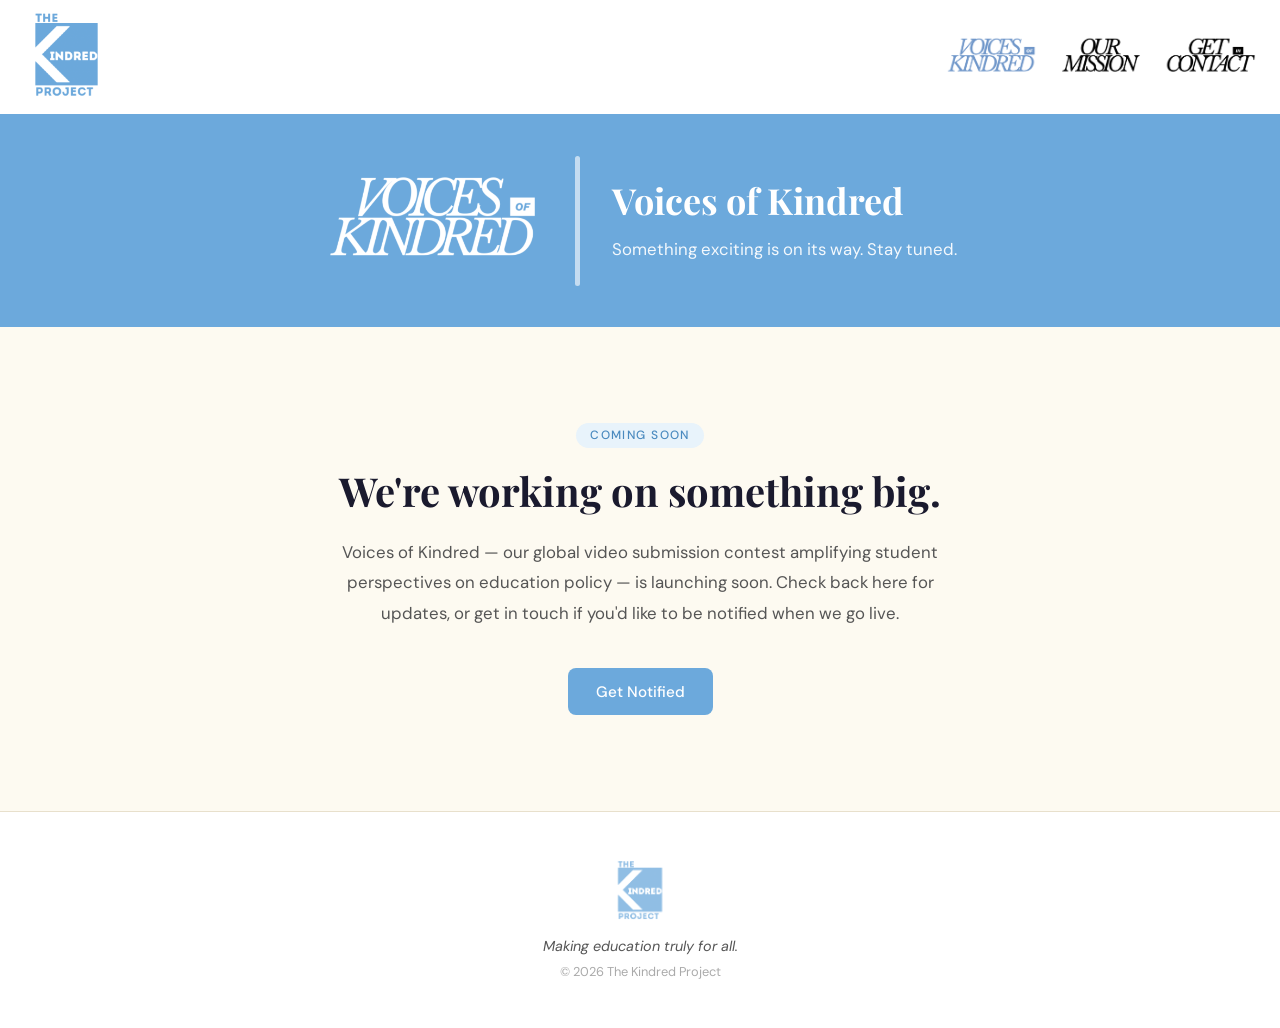
==== commit 011ac6c3: "Refactor HTML structure and update content" ====
--- a/voicesofkindred.html
+++ b/voicesofkindred.html
@@ -1,18 +1,16 @@
 <!DOCTYPE html>
 <html lang="en">
 <head>
-  <meta charset="UTF-8">
-  <meta name="viewport" content="width=device-width, initial-scale=1.0">
+  <meta charset="UTF-8" />
+  <meta name="viewport" content="width=device-width, initial-scale=1.0" />
   <title>Voices Of Kindred | The Kindred Project</title>
   <link rel="shortcut icon" href="Images/Logos/TheKindredProjectFavicon.png">
   <link rel="preconnect" href="https://fonts.googleapis.com">
   <link rel="preconnect" href="https://fonts.gstatic.com" crossorigin>
   <link href="https://fonts.googleapis.com/css2?family=Playfair+Display:ital,wght@0,700;1,400&family=DM+Sans:wght@300;400;500&display=swap" rel="stylesheet">
-  <link rel="stylesheet" href="style.css">
+  <link rel="stylesheet" href="style.css" />
 </head>
 <body>
-
-  <!-- NAVIGATION -->
   <nav class="top-nav">
     <a href="index.html" class="logo">
       <img src="Images/Logos/TheKindredProjectLogo.png" alt="The Kindred Project">
@@ -30,83 +28,28 @@
     </div>
   </nav>
 
-  <!-- SPLIT HEADER -->
   <header class="split-header">
-    <img src="Images/Buttons/VoicesOfKindred.png" class="header-image" alt="Voices of Kindred">
+    <img src="Images/Buttons/VoicesOfKindred.png" class="header-image">
     <div class="vertical-line"></div>
     <div class="header-text">
       <h1>Voices of Kindred</h1>
       <p>
-        A global opportunity for students to share their perspectives on education — and be heard by the people who shape it.
+        Something exciting is on its way. Stay tuned.
       </p>
     </div>
   </header>
 
-  <!-- SUBMISSIONS MAIN SECTION -->
-  <section class="submissions-section">
-    <div class="section-header">
-      <div class="intro-tag">Student Voices</div>
-      <h2>Hear from students around the world</h2>
-    </div>
-
-    <div class="submissions-container">
-
-      <!-- BOX 1: REFINED SUBMISSION VIDEO -->
-      <div class="submission-box" data-video-src="Videos/RaidAzerbaijan.mp4">
-        <button class="sub-close-btn" aria-label="Close layout">
-          <svg viewBox="0 0 24 24"><line x1="18" y1="6" x2="6" y2="18"></line><line x1="6" y1="6" x2="18" y2="18"></line></svg>
-        </button>
-        
-        <div class="sub-video-wrapper">
-          <video controls preload="none"></video>
-        </div>
-
-        <h3 class="sub-name">Raid Gafarli</h3>
-        <span class="sub-country">Azerbaijan</span>
-        <p class="sub-desc">Raid outlines key insights regarding how localized structural models within school networks can transform to maximize critical inquiry and independent learning.</p>
-        
-        <button class="sub-play-btn" aria-label="Play video submission">
-          <svg viewBox="0 0 24 24"><polygon points="6,4 20,12 6,20"></polygon></svg>
-          Watch Video
-        </button>
-      </div>
-
-      <!-- BOX 2: CLEAN PLACEHOLDER BOX -->
-      <div class="submission-box" data-video-src="Videos/placeholder.mp4">
-        <button class="sub-close-btn" aria-label="Close layout">
-          <svg viewBox="0 0 24 24"><line x1="18" y1="6" x2="6" y2="18"></line><line x1="6" y1="6" x2="18" y2="18"></line></svg>
-        </button>
-        
-        <div class="sub-video-wrapper">
-          <video controls preload="none"></video>
-        </div>
-
-        <h3 class="sub-name">This Could Be You</h3>
-        <span class="sub-country">Your Country</span>
-        <p class="sub-desc">Your unique background can help rewrite the template for future institutional programs. Record a brief video sharing your perspective and lead the transformation.</p>
-        
-        <button class="sub-play-btn" aria-label="Submit or preview video details">
-          <svg viewBox="0 0 24 24"><polygon points="6,4 20,12 6,20"></polygon></svg>
-          Share Your Voice
-        </button>
-      </div>
-
+  <section class="coming-soon-section">
+    <div class="coming-soon-inner">
+      <div class="intro-tag">Coming Soon</div>
+      <h2>We're working on something big.</h2>
+      <p class="coming-soon-sub">
+        Voices of Kindred — our global video submission contest amplifying student perspectives on education policy — is launching soon. Check back here for updates, or get in touch if you'd like to be notified when we go live.
+      </p>
+      <a href="getincontact.html" class="btn-primary">Get Notified</a>
     </div>
   </section>
 
-  <!-- CALL TO ACTION BANNER -->
-  <section class="cta-banner">
-    <div class="cta-inner">
-      <h2>Ready to share your voice?</h2>
-      <p>It only takes one email. We're listening.</p>
-      <div class="cta-buttons">
-        <a href="mailto:thekindredproject.outreach@gmail.com?subject=Voices%20of%20Kindred%20Submission" class="btn-primary">Submit Your Video</a>
-        <a href="getincontact.html" class="btn-outline">Ask a Question</a>
-      </div>
-    </div>
-  </section>
-
-  <!-- FOOTER -->
   <footer>
     <div class="footer-inner">
       <div class="footer-logo">
@@ -116,86 +59,5 @@
       <p class="footer-copy">© 2026 The Kindred Project</p>
     </div>
   </footer>
-
-  <!-- VIEWPORT BACKGROUND OVERLAY -->
-  <div class="sub-viewport-backdrop" id="subBackdrop"></div>
-
-  <!-- INTERACTIVE FUNCTIONAL BEHAVIOR SCRIPT -->
-  <script>
-    const backdrop = document.getElementById('subBackdrop');
-    const boxes = document.querySelectorAll('.submission-box');
-
-    boxes.forEach(box => {
-      const playBtn = box.querySelector('.sub-play-btn');
-      const closeBtn = box.querySelector('.sub-close-btn');
-      const videoWrapper = box.querySelector('.sub-video-wrapper');
-      const videoElement = box.querySelector('video');
-      const videoSourcePath = box.getAttribute('data-video-src');
-
-      // Click event for play button
-      playBtn.addEventListener('click', (e) => {
-        e.stopPropagation();
-        
-        // Close any currently open box before expanding a new one
-        boxes.forEach(otherBox => {
-          if (otherBox.classList.contains('expanded')) {
-            collapseBox(otherBox);
-          }
-        });
-
-        // Expand target box
-        box.classList.add('expanded');
-        backdrop.classList.add('active');
-        document.body.style.overflow = 'hidden';
-
-        // Load source path and play video if not already set
-        if (!videoElement.src || videoElement.src === '') {
-          videoElement.src = videoSourcePath;
-        }
-        
-        videoElement.load();
-        videoElement.play().catch(err => console.log("Auto-play blocked or video missing:", err));
-      });
-
-      // Click event for close button
-      closeBtn.addEventListener('click', (e) => {
-        e.stopPropagation();
-        collapseBox(box);
-      });
-    });
-
-    // Helper function to close and reset video cards safely
-    function collapseBox(boxElement) {
-      boxElement.classList.remove('expanded');
-      backdrop.classList.remove('active');
-      document.body.style.overflow = '';
-
-      const videoElement = boxElement.querySelector('video');
-      if (videoElement) {
-        videoElement.pause();
-      }
-    }
-
-    // Click backdrop to collapse whatever is currently expanded
-    backdrop.addEventListener('click', () => {
-      boxes.forEach(box => {
-        if (box.classList.contains('expanded')) {
-          collapseBox(box);
-        }
-      });
-    });
-
-    // Keyboard support - close open boxes on Escape key
-    document.addEventListener('keydown', (e) => {
-      if (e.key === 'Escape') {
-        boxes.forEach(box => {
-          if (box.classList.contains('expanded')) {
-            collapseBox(box);
-          }
-        });
-      }
-    });
-  </script>
-
 </body>
 </html>
--- a/style.css
+++ b/style.css
@@ -1,7 +1,3 @@
-/* ==========================================================================
-   THE KINDRED PROJECT - GLOBAL STYLESHEET (REFRESHED)
-   ========================================================================== */
-
 @import url('https://fonts.googleapis.com/css2?family=Playfair+Display:ital,wght@0,700;1,400&family=DM+Sans:wght@300;400;500&display=swap');
 
 :root {
@@ -44,7 +40,7 @@
 
 a { text-decoration: none; color: inherit; }
 
-/* NAV */
+/* ─── NAVBAR ─────────────────────────────────────────── */
 .top-nav {
   display: flex;
   justify-content: space-between;
@@ -57,7 +53,9 @@
   z-index: 100;
 }
 
-.logo img { height: 85px; }
+.logo img {
+  height: 85px;
+}
 
 .tabs {
   display: flex;
@@ -75,10 +73,17 @@
 
 .img-tab:hover img,
 .img-tab.active img {
-  filter: brightness(0) saturate(100%) invert(58%) sepia(37%) saturate(458%) hue-rotate(174deg) brightness(92%) contrast(92%);
-}
-
-/* HEADER */
+  filter: brightness(0)
+    saturate(100%)
+    invert(58%)
+    sepia(37%)
+    saturate(458%)
+    hue-rotate(174deg)
+    brightness(92%)
+    contrast(92%);
+}
+
+/* ─── HEADER ──────────────────────────────────────────── */
 header {
   background-color: var(--blue);
   color: var(--white);
@@ -119,7 +124,7 @@
 .header-text h1 { font-size: clamp(1.5rem, 4vw, 2.25rem); margin-bottom: 0.75rem; line-height: 1.2; }
 .header-text p { font-size: clamp(0.9rem, 2.5vw, 1.05rem); line-height: 1.7; opacity: 0.92; }
 
-/* SHARED UTILITIES */
+/* ─── SHARED UTILITIES ───────────────────────────────── */
 .intro-tag {
   display: inline-block;
   font-size: 0.75rem;
@@ -173,7 +178,7 @@
 .inline-link { color: var(--blue-dark); text-decoration: underline; }
 .inline-link:hover { opacity: 0.75; }
 
-/* STATS STRIP */
+/* ─── STATS STRIP ─────────────────────────────────────── */
 .stats-strip {
   display: flex;
   justify-content: center;
@@ -211,7 +216,7 @@
 
 .stat-divider { width: 1px; height: 50px; background: #ddd; }
 
-/* HOME INTRO */
+/* ─── HOME INTRO ──────────────────────────────────────── */
 .home-intro {
   max-width: 1100px;
   margin: 5rem auto;
@@ -246,7 +251,7 @@
   display: block;
 }
 
-/* PILLARS */
+/* ─── PILLARS ─────────────────────────────────────────── */
 .pillars { background: var(--white); padding: 5rem 2rem; }
 .pillars-header { text-align: center; margin-bottom: 3rem; }
 .pillars-header h2 { font-size: clamp(1.5rem, 4vw, 2rem); }
@@ -272,19 +277,20 @@
 .pillar-card.featured h3,
 .pillar-card.featured p { color: var(--white); }
 .pillar-card.featured .pillar-link { color: rgba(255,255,255,0.85); }
+
 .pillar-card h3 { font-size: 1.2rem; margin-bottom: 0.75rem; }
 .pillar-card p { font-size: 0.95rem; line-height: 1.7; color: var(--text-muted); margin-bottom: 1.25rem; }
 .pillar-link { font-size: 0.875rem; font-weight: 500; color: var(--blue-dark); transition: opacity 0.2s; }
 .pillar-link:hover { opacity: 0.7; }
 
-/* CTA BANNER */
+/* ─── CTA BANNER ──────────────────────────────────────── */
 .cta-banner { background: var(--blue); padding: 5rem 2rem; text-align: center; }
 .cta-inner { max-width: 640px; margin: 0 auto; }
 .cta-inner h2 { color: var(--white); font-size: clamp(1.5rem, 4vw, 2.25rem); margin-bottom: 0.75rem; }
 .cta-inner p { color: rgba(255,255,255,0.85); font-size: 1.05rem; margin-bottom: 2rem; }
 .cta-buttons { display: flex; gap: 1rem; justify-content: center; flex-wrap: wrap; }
 
-/* COMING SOON */
+/* ─── COMING SOON ─────────────────────────────────────── */
 .coming-soon-section {
   padding: 6rem 2rem;
   display: flex;
@@ -293,11 +299,24 @@
   min-height: 50vh;
 }
 
-.coming-soon-inner { max-width: 640px; text-align: center; }
-.coming-soon-inner h2 { font-size: clamp(1.75rem, 5vw, 2.5rem); margin-bottom: 1.25rem; }
-.coming-soon-sub { font-size: 1.05rem; color: var(--text-muted); line-height: 1.8; margin-bottom: 2.5rem; }
-
-/* MISSION PAGE */
+.coming-soon-inner {
+  max-width: 640px;
+  text-align: center;
+}
+
+.coming-soon-inner h2 {
+  font-size: clamp(1.75rem, 5vw, 2.5rem);
+  margin-bottom: 1.25rem;
+}
+
+.coming-soon-sub {
+  font-size: 1.05rem;
+  color: var(--text-muted);
+  line-height: 1.8;
+  margin-bottom: 2.5rem;
+}
+
+/* ─── MISSION PAGE ────────────────────────────────────── */
 .mission-statement { max-width: 800px; margin: 5rem auto; padding: 0 2rem; text-align: center; }
 
 .mission-quote {
@@ -338,11 +357,27 @@
 
 .gfm-card { max-width: 700px; margin: 3rem auto; background: var(--white); padding: 2.5rem; border-left: 6px solid var(--blue); border-radius: 8px; }
 
-/* CONTACT */
-.contact-simple { padding: 5rem 2rem; max-width: 900px; margin: 0 auto; }
+/* ─── CONTACT SIMPLE ──────────────────────────────────── */
+.contact-simple {
+  padding: 5rem 2rem;
+  max-width: 900px;
+  margin: 0 auto;
+}
+
 .contact-simple-inner { max-width: 800px; margin: 0 auto; }
-.contact-simple-inner h2 { font-size: clamp(1.5rem, 4vw, 2.2rem); margin-bottom: 1rem; }
-.contact-simple-sub { font-size: 1.05rem; color: var(--text-muted); line-height: 1.8; max-width: 600px; margin-bottom: 2.5rem; }
+
+.contact-simple-inner h2 {
+  font-size: clamp(1.5rem, 4vw, 2.2rem);
+  margin-bottom: 1rem;
+}
+
+.contact-simple-sub {
+  font-size: 1.05rem;
+  color: var(--text-muted);
+  line-height: 1.8;
+  max-width: 600px;
+  margin-bottom: 2.5rem;
+}
 
 .email-hero-link {
   display: inline-flex;
@@ -361,9 +396,17 @@
   word-break: break-all;
 }
 
-.email-hero-link:hover { background: #d2e9f8; transform: translateY(-2px); }
-
-.reason-cards { display: grid; grid-template-columns: repeat(2, 1fr); gap: 1.5rem; }
+.email-hero-link:hover {
+  background: #d2e9f8;
+  transform: translateY(-2px);
+}
+
+/* Reason cards */
+.reason-cards {
+  display: grid;
+  grid-template-columns: repeat(2, 1fr);
+  gap: 1.5rem;
+}
 
 .reason-card {
   background: var(--white);
@@ -373,17 +416,53 @@
   transition: transform 0.2s, box-shadow 0.2s;
 }
 
-.reason-card:hover { transform: translateY(-3px); box-shadow: 0 10px 28px rgba(108,169,220,0.12); }
-.reason-card h3 { font-size: 1.05rem; margin-bottom: 0.6rem; }
-.reason-card p { font-size: 0.9rem; line-height: 1.7; color: var(--text-muted); margin-bottom: 1rem; }
-.reason-link { font-size: 0.875rem; font-weight: 500; color: var(--blue-dark); transition: opacity 0.2s; }
+.reason-card:hover {
+  transform: translateY(-3px);
+  box-shadow: 0 10px 28px rgba(108,169,220,0.12);
+}
+
+.reason-card h3 {
+  font-size: 1.05rem;
+  margin-bottom: 0.6rem;
+}
+
+.reason-card p {
+  font-size: 0.9rem;
+  line-height: 1.7;
+  color: var(--text-muted);
+  margin-bottom: 1rem;
+}
+
+.reason-link {
+  font-size: 0.875rem;
+  font-weight: 500;
+  color: var(--blue-dark);
+  transition: opacity 0.2s;
+}
+
 .reason-link:hover { opacity: 0.65; }
 
-.contact-note { background: var(--white); border-top: 1px solid #e8e0cc; padding: 1.5rem 2rem; text-align: center; }
-.contact-note-inner { display: inline-flex; align-items: center; gap: 0.75rem; font-size: 0.95rem; color: var(--text-muted); }
-
-/* TEAM */
-.team-section { padding: 5rem 2rem; background: var(--cream); }
+/* Location note strip */
+.contact-note {
+  background: var(--white);
+  border-top: 1px solid #e8e0cc;
+  padding: 1.5rem 2rem;
+  text-align: center;
+}
+
+.contact-note-inner {
+  display: inline-flex;
+  align-items: center;
+  gap: 0.75rem;
+  font-size: 0.95rem;
+  color: var(--text-muted);
+}
+
+/* ─── MEET THE TEAM ───────────────────────────────────── */
+.team-section {
+  padding: 5rem 2rem;
+  background: var(--cream);
+}
 
 .team-grid {
   display: grid;
@@ -401,284 +480,149 @@
   transition: transform 0.2s ease, box-shadow 0.2s ease;
 }
 
-.team-card:hover { transform: translateY(-4px); box-shadow: 0 12px 32px rgba(108,169,220,0.15); }
-
-.team-photo-wrap { width: 100%; aspect-ratio: 1 / 1; overflow: hidden; background: var(--blue-light); }
-.team-photo { width: 100%; height: 100%; object-fit: cover; object-position: center top; display: block; }
-.team-info { padding: 1.5rem 1.5rem 1.75rem; }
-.team-name { font-family: 'Playfair Display', serif; font-size: 1.15rem; color: var(--text); margin-bottom: 0.25rem; }
-.team-role { display: inline-block; font-size: 0.75rem; font-weight: 500; letter-spacing: 0.1em; text-transform: uppercase; color: var(--blue-dark); margin-bottom: 0.85rem; }
-.team-bio { font-size: 0.9rem; line-height: 1.7; color: var(--text-muted); }
-
-/* LEGACY CARD */
-.card { max-width: 700px; margin: 3rem auto; background-color: var(--white); padding: 2rem; border-left: 6px solid var(--blue); border-radius: 8px; }
-
-/* FOOTER */
-footer { background: var(--white); border-top: 1px solid #e8e0cc; padding: 3rem 2rem; }
+.team-card:hover {
+  transform: translateY(-4px);
+  box-shadow: 0 12px 32px rgba(108,169,220,0.15);
+}
+
+.team-photo-wrap {
+  width: 100%;
+  aspect-ratio: 1 / 1;
+  overflow: hidden;
+  background: var(--blue-light);
+}
+
+.team-photo {
+  width: 100%;
+  height: 100%;
+  object-fit: cover;
+  object-position: center top;
+  display: block;
+}
+
+.team-info {
+  padding: 1.5rem 1.5rem 1.75rem;
+}
+
+.team-name {
+  font-family: 'Playfair Display', serif;
+  font-size: 1.15rem;
+  color: var(--text);
+  margin-bottom: 0.25rem;
+}
+
+.team-role {
+  display: inline-block;
+  font-size: 0.75rem;
+  font-weight: 500;
+  letter-spacing: 0.1em;
+  text-transform: uppercase;
+  color: var(--blue-dark);
+  margin-bottom: 0.85rem;
+}
+
+.team-bio {
+  font-size: 0.9rem;
+  line-height: 1.7;
+  color: var(--text-muted);
+}
+
+/* ─── LEGACY CARD ─────────────────────────────────────── */
+.card {
+  max-width: 700px;
+  margin: 3rem auto;
+  background-color: var(--white);
+  padding: 2rem;
+  border-left: 6px solid var(--blue);
+  border-radius: 8px;
+}
+
+/* ─── FOOTER ──────────────────────────────────────────── */
+footer {
+  background: var(--white);
+  border-top: 1px solid #e8e0cc;
+  padding: 3rem 2rem;
+}
+
 .footer-inner { max-width: 900px; margin: 0 auto; text-align: center; }
 .footer-logo img { height: 60px; opacity: 0.75; margin-bottom: 0.75rem; }
 .footer-tagline { font-size: 0.9rem; color: var(--text-muted); margin-bottom: 0.5rem; font-style: italic; }
 .footer-copy { font-size: 0.8rem; color: #aaa; }
 
-/* VOICES OF KINDRED ABOUT SECTION */
-.vok-about { max-width: 800px; margin: 5rem auto; padding: 0 2rem; text-align: center; }
-.vok-about-inner h2 { font-size: clamp(1.6rem, 4vw, 2.2rem); margin-bottom: 1.25rem; }
-.vok-about-inner p { font-size: 1.05rem; line-height: 1.8; color: var(--text-muted); max-width: 680px; margin: 0 auto; }
-
-
-/* ==========================================================================
-   NEW REFRESHED RE-DESIGNED SUBMISSIONS SECTION
-   ========================================================================== */
-
-.submissions-section {
-  padding: 5rem 2rem;
-  max-width: 950px;
-  margin: 0 auto;
-}
-
-.submissions-container {
-  display: grid;
-  grid-template-columns: repeat(2, 1fr);
-  gap: 3rem;
-  margin-top: 3rem;
-}
-
-.submission-box {
-  background: var(--white);
-  border: 1px solid #e5ddc8;
-  border-radius: 16px;
-  padding: 2.5rem;
-  display: flex;
-  flex-direction: column;
-  gap: 0.75rem;
-  transition: transform 0.3s cubic-bezier(0.25, 1, 0.5, 1), box-shadow 0.3s ease;
-  position: relative;
-}
-
-.submission-box:hover {
-  transform: translateY(-4px);
-  box-shadow: 0 16px 36px rgba(108, 169, 220, 0.14);
-}
-
-.sub-name {
-  font-family: 'Playfair Display', serif;
-  font-size: 1.45rem;
-  color: var(--text);
-  margin: 0;
-}
-
-.sub-country {
-  font-size: 0.85rem;
-  font-weight: 500;
-  letter-spacing: 0.12em;
-  text-transform: uppercase;
-  color: var(--blue-dark);
-  margin-top: -0.15rem;
-}
-
-.sub-desc {
-  font-size: 0.95rem;
-  color: var(--text-muted);
-  line-height: 1.75;
-  margin-top: 0.5rem;
-  flex-grow: 1;
-}
-
-.sub-play-btn {
-  display: inline-flex;
-  align-items: center;
-  gap: 0.75rem;
-  margin-top: 1.75rem;
-  font-size: 0.9rem;
-  font-weight: 500;
-  color: var(--blue-dark);
-  background: var(--blue-light);
-  border: none;
-  border-radius: 99px;
-  padding: 0.5rem 1.35rem 0.5rem 1rem;
-  cursor: pointer;
-  transition: background 0.2s ease, transform 0.15s ease;
-  font-family: 'DM Sans', sans-serif;
-  align-self: flex-start;
-}
-
-.sub-play-btn:hover {
-  background: #d2e9f8;
-  transform: translateY(-1px);
-}
-
-.sub-play-btn svg {
-  width: 24px;
-  height: 24px;
-  background: var(--blue);
-  border-radius: 50%;
-  fill: var(--white);
-  padding: 6px;
-  padding-left: 7.5px;
-  flex-shrink: 0;
-}
-
-/* Embedded Media Elements inside the Card Container */
-.sub-video-wrapper {
-  display: none;
-  width: 100%;
-  aspect-ratio: 16 / 9;
-  background: #000000;
-  border-radius: 10px;
-  overflow: hidden;
-  margin-bottom: 1.5rem;
-  box-shadow: inset 0 0 20px rgba(0,0,0,0.2);
-}
-
-.sub-video-wrapper video {
-  width: 100%;
-  height: 100%;
-  display: block;
-  object-fit: contain;
-}
-
-/* Close action element */
-.sub-close-btn {
-  display: none;
-  position: absolute;
-  top: 1.5rem;
-  right: 1.5rem;
-  background: var(--cream);
-  border: 1px solid #e5ddc8;
-  border-radius: 8px;
-  width: 38px;
-  height: 38px;
-  align-items: center;
-  justify-content: center;
-  cursor: pointer;
-  transition: background 0.15s, transform 0.15s;
-  z-index: 10;
-}
-
-.sub-close-btn:hover {
-  background: #ede8d8;
-  transform: scale(1.05);
-}
-
-.sub-close-btn svg {
-  width: 18px;
-  height: 18px;
-  stroke: var(--text);
-  fill: none;
-  stroke-width: 2.5;
-  stroke-linecap: round;
-}
-
-/* OVERLAY BACKDROP LAYER */
-.sub-viewport-backdrop {
-  display: none;
-  position: fixed;
-  inset: 0;
-  background: rgba(10, 10, 22, 0.85);
-  backdrop-filter: blur(5px);
-  z-index: 900;
-  opacity: 0;
-  transition: opacity 0.3s ease;
-}
-
-.sub-viewport-backdrop.active {
-  display: block;
-  opacity: 1;
-}
-
-/* EXPANDED AND CENTERED INTERACTION LAYOUT */
-.submission-box.expanded {
-  position: fixed;
-  top: 50%;
-  left: 50%;
-  transform: translate(-50%, -50%);
-  width: 90%;
-  max-width: 780px;
-  z-index: 1000;
-  background: var(--white);
-  box-shadow: 0 32px 85px rgba(0, 0, 0, 0.5);
-  padding: 2.5rem;
-  border-radius: 20px;
-  animation: smoothBoxExpand 0.4s cubic-bezier(0.25, 1, 0.5, 1) forwards;
-}
-
-@keyframes smoothBoxExpand {
-  from { opacity: 0; transform: translate(-50%, -46%) scale(0.96); }
-  to   { opacity: 1; transform: translate(-50%, -50%) scale(1); }
-}
-
-.submission-box.expanded .sub-video-wrapper {
-  display: block;
-}
-
-.submission-box.expanded .sub-close-btn {
-  display: flex;
-}
-
-.submission-box.expanded .sub-play-btn {
-  display: none;
-}
-
-.submission-box.expanded:hover {
-  transform: translate(-50%, -50%);
-  box-shadow: 0 32px 85px rgba(0, 0, 0, 0.5);
-}
-
-/* RESPONSIVE LAYOUTS */
+/* ─── RESPONSIVE ──────────────────────────────────────── */
 @media (max-width: 900px) {
   .pillars-grid { grid-template-columns: repeat(2, 1fr); }
   .team-grid { grid-template-columns: repeat(2, 1fr); }
-  .submissions-container { grid-template-columns: 1fr; gap: 2.5rem; max-width: 500px; margin: 3rem auto 0; }
 }
 
 @media (max-width: 700px) {
-  .top-nav { padding: 0.6rem 1rem; gap: 0.5rem; }
+  /* Nav */
+  .top-nav {
+    padding: 0.6rem 1rem;
+    gap: 0.5rem;
+  }
   .logo img { height: 54px; }
   .tabs { gap: 0.4rem; }
   .img-tab img { height: 40px; }
 
-  .split-header { flex-direction: column; text-align: center; gap: 1.25rem; padding: 1.5rem 1rem; }
-  .header-image { width: 150px; max-width: 60vw; }
-  .vertical-line { width: 60px; height: 4px; }
-
+  /* Header */
+  .split-header {
+    flex-direction: column;
+    text-align: center;
+    gap: 1.25rem;
+    padding: 1.5rem 1rem;
+  }
+  .header-image {
+    width: 150px;
+    max-width: 60vw;
+  }
+  .vertical-line {
+    width: 60px;
+    height: 4px;
+  }
+
+  /* Grids */
   .pillars-grid,
   .values-grid,
   .reason-cards,
   .team-grid { grid-template-columns: 1fr; }
 
+  /* Stats */
   .stats-strip { flex-direction: column; gap: 1rem; padding: 1.5rem 1rem; }
   .stat { padding: 0.25rem 1rem; }
   .stat-divider { display: none; }
 
-  .home-intro { flex-direction: column; gap: 2rem; margin: 3rem auto; }
+  /* Home intro */
+  .home-intro {
+    flex-direction: column;
+    gap: 2rem;
+    margin: 3rem auto;
+  }
   .intro-decoration { display: none; }
   .intro-body { max-width: 100%; }
 
-  .email-hero-link { padding: 0.75rem 1rem; word-break: break-all; }
-
+  /* Contact */
+  .email-hero-link {
+    padding: 0.75rem 1rem;
+    word-break: break-all;
+  }
+
+  /* Sections */
   .contact-simple,
   .mission-statement { padding: 3rem 1.25rem; }
-  .values,
-  .cta-banner,
-  .pillars,
-  .submissions-section { padding: 3rem 1.25rem; }
-
-  .vok-about { margin: 3rem auto; }
+  .values { padding: 3rem 1.25rem; }
+  .how-it-works,
+  .eligibility { padding: 3rem 1.25rem; }
+  .cta-banner { padding: 3rem 1.25rem; }
+  .pillars { padding: 3rem 1.25rem; }
+
+  /* Mission quote */
   .mission-quote { padding: 1.5rem 1.25rem; }
+
+  /* Coming soon */
   .coming-soon-section { padding: 4rem 1.5rem; min-height: 40vh; }
 
+  /* Buttons */
   .cta-buttons { flex-direction: column; align-items: center; }
   .btn-primary, .btn-outline { width: 100%; max-width: 280px; text-align: center; }
-  
-  .submission-box.expanded {
-    padding: 1.75rem 1.5rem;
-    border-radius: 14px;
-    width: 94%;
-  }
-  .submission-box.expanded .sub-close-btn {
-    top: 1rem;
-    right: 1rem;
-    width: 32px;
-    height: 32px;
-  }
-}
+}
